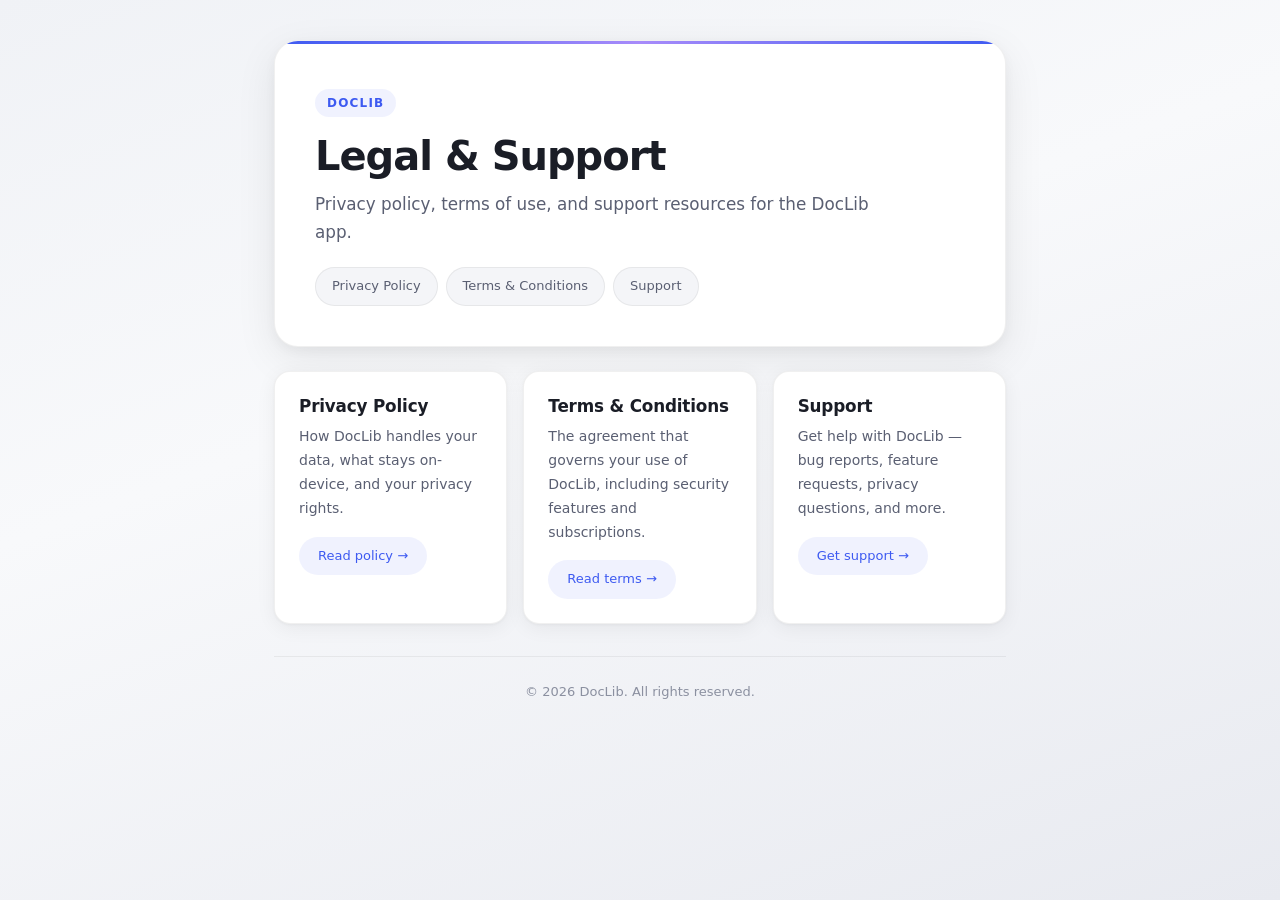
==== index.html @ 24f7d9ce "Initialize root legal site" ====
<!DOCTYPE html>
<html lang="en">

<head>
  <meta charset="utf-8">
  <meta name="viewport" content="width=device-width, initial-scale=1">
  <title>DocLib – Legal &amp; Support</title>
  <meta name="description" content="Privacy policy, terms of use, and support information for DocLib.">
  <link rel="stylesheet" href="styles.css">
</head>

<body>
  <main class="shell">
    <section class="hero">
      <p class="kicker">DocLib</p>
      <h1>Legal &amp; Support</h1>
      <p class="lede">Privacy policy, terms of use, and support resources for the DocLib app.</p>
      <nav class="topnav" aria-label="Primary">
        <a href="privacy.html">Privacy Policy</a>
        <a href="terms.html">Terms &amp; Conditions</a>
        <a href="support.html">Support</a>
      </nav>
    </section>

    <section class="grid" aria-label="Links">
      <article class="card">
        <h2>Privacy Policy</h2>
        <p>How DocLib handles your data, what stays on-device, and your privacy rights.</p>
        <a class="button" href="privacy.html">Read policy →</a>
      </article>

      <article class="card">
        <h2>Terms &amp; Conditions</h2>
        <p>The agreement that governs your use of DocLib, including security features and subscriptions.</p>
        <a class="button" href="terms.html">Read terms →</a>
      </article>

      <article class="card">
        <h2>Support</h2>
        <p>Get help with DocLib — bug reports, feature requests, privacy questions, and more.</p>
        <a class="button" href="support.html">Get support →</a>
      </article>
    </section>

    <p class="footer">© 2026 DocLib. All rights reserved.</p>
  </main>
</body>

</html>
---- styles.css ----
/* ============================================================
   DocLib Legal Site – Design System
   ============================================================ */

/* ---- Tokens ---- */
:root {
  --bg: #f8f9fb;
  --bg-gradient-start: #f0f2f6;
  --bg-gradient-end: #e8eaf0;
  --surface: #ffffff;
  --surface-hover: #f4f5f8;
  --ink: #1a1d26;
  --ink-secondary: #5a5f72;
  --ink-tertiary: #8b90a0;
  --border: rgba(0, 0, 0, 0.06);
  --border-strong: rgba(0, 0, 0, 0.1);
  --accent: #3d5af1;
  --accent-hover: #2c49d8;
  --accent-soft: rgba(61, 90, 241, 0.08);
  --accent-glow: rgba(61, 90, 241, 0.15);
  --max-width: 780px;
  --radius-sm: 10px;
  --radius: 16px;
  --radius-lg: 24px;
  --shadow-sm: 0 1px 3px rgba(0, 0, 0, 0.04), 0 1px 2px rgba(0, 0, 0, 0.03);
  --shadow: 0 4px 20px rgba(0, 0, 0, 0.06), 0 1px 3px rgba(0, 0, 0, 0.04);
  --shadow-lg: 0 12px 40px rgba(0, 0, 0, 0.08), 0 4px 12px rgba(0, 0, 0, 0.04);
  --transition: 0.2s cubic-bezier(0.4, 0, 0.2, 1);
  color-scheme: light dark;
}

/* ---- Dark Mode ---- */
@media (prefers-color-scheme: dark) {
  :root {
    --bg: #0f1117;
    --bg-gradient-start: #13151d;
    --bg-gradient-end: #0d0f15;
    --surface: #1a1d28;
    --surface-hover: #222634;
    --ink: #e8eaf0;
    --ink-secondary: #9da1b2;
    --ink-tertiary: #6b7085;
    --border: rgba(255, 255, 255, 0.06);
    --border-strong: rgba(255, 255, 255, 0.1);
    --accent: #6b8aff;
    --accent-hover: #8ba4ff;
    --accent-soft: rgba(107, 138, 255, 0.1);
    --accent-glow: rgba(107, 138, 255, 0.12);
    --shadow-sm: 0 1px 3px rgba(0, 0, 0, 0.2);
    --shadow: 0 4px 20px rgba(0, 0, 0, 0.3), 0 1px 3px rgba(0, 0, 0, 0.2);
    --shadow-lg: 0 12px 40px rgba(0, 0, 0, 0.35), 0 4px 12px rgba(0, 0, 0, 0.25);
  }
}

/* ---- Reset / Base ---- */
*,
*::before,
*::after {
  box-sizing: border-box;
  margin: 0;
  padding: 0;
}

html {
  font-family: "Avenir Next", Avenir, "Segoe UI", system-ui, sans-serif;
  font-size: 16px;
  line-height: 1.6;
  color: var(--ink);
  background: linear-gradient(160deg, var(--bg-gradient-start) 0%, var(--bg) 40%, var(--bg-gradient-end) 100%);
  min-height: 100vh;
  -webkit-font-smoothing: antialiased;
  -moz-osx-font-smoothing: grayscale;
}

body {
  margin: 0;
}

/* ---- Links ---- */
a {
  color: var(--accent);
  text-decoration: none;
  transition: color var(--transition);
}

a:hover {
  color: var(--accent-hover);
}

/* ---- Layout Shell ---- */
.shell {
  max-width: var(--max-width);
  margin: 0 auto;
  padding: 40px 24px 80px;
}

/* ---- Hero (Index page) ---- */
.hero {
  background: var(--surface);
  border: 1px solid var(--border);
  border-radius: var(--radius-lg);
  padding: 48px 40px 40px;
  box-shadow: var(--shadow-lg);
  position: relative;
  overflow: hidden;
}

.hero::before {
  content: '';
  position: absolute;
  top: 0;
  left: 0;
  right: 0;
  height: 3px;
  background: linear-gradient(90deg, var(--accent), #a78bfa, var(--accent));
  border-radius: var(--radius-lg) var(--radius-lg) 0 0;
}

/* ---- Page (Privacy / Terms / Support) ---- */
.page {
  background: var(--surface);
  border: 1px solid var(--border);
  border-radius: var(--radius-lg);
  padding: 48px 40px 44px;
  box-shadow: var(--shadow-lg);
  position: relative;
  overflow: hidden;
}

.page::before {
  content: '';
  position: absolute;
  top: 0;
  left: 0;
  right: 0;
  height: 3px;
  background: linear-gradient(90deg, var(--accent), #a78bfa, var(--accent));
  border-radius: var(--radius-lg) var(--radius-lg) 0 0;
}

/* ---- Kicker (Brand tag above title) ---- */
.kicker {
  display: inline-block;
  font-size: 0.75rem;
  font-weight: 600;
  letter-spacing: 0.1em;
  text-transform: uppercase;
  color: var(--accent);
  background: var(--accent-soft);
  padding: 4px 12px;
  border-radius: 999px;
  margin-bottom: 16px;
}

/* ---- Typography ---- */
h1 {
  font-size: clamp(1.75rem, 4vw, 2.5rem);
  font-weight: 700;
  letter-spacing: -0.025em;
  line-height: 1.15;
  margin-bottom: 12px;
  color: var(--ink);
}

h2 {
  font-size: 1.15rem;
  font-weight: 600;
  letter-spacing: -0.01em;
  line-height: 1.3;
  margin-bottom: 10px;
  color: var(--ink);
}

p,
li {
  color: var(--ink-secondary);
  line-height: 1.7;
  font-size: 0.938rem;
}

.lede {
  font-size: 1.05rem;
  color: var(--ink-secondary);
  line-height: 1.65;
  max-width: 560px;
}

.meta {
  font-size: 0.813rem;
  font-weight: 500;
  color: var(--ink-tertiary);
  margin-bottom: 4px;
}

.muted {
  color: var(--ink-tertiary);
  font-size: 0.875rem;
}

/* ---- Navigation Pills ---- */
.topnav {
  display: flex;
  flex-wrap: wrap;
  gap: 8px;
  margin-top: 20px;
}

.topnav a {
  display: inline-flex;
  align-items: center;
  padding: 8px 16px;
  font-size: 0.813rem;
  font-weight: 500;
  color: var(--ink-secondary);
  background: var(--surface-hover);
  border: 1px solid var(--border);
  border-radius: 999px;
  text-decoration: none;
  transition: all var(--transition);
}

.topnav a:hover {
  color: var(--accent);
  background: var(--accent-soft);
  border-color: var(--accent-glow);
  transform: translateY(-1px);
  box-shadow: var(--shadow-sm);
}

/* ---- Card Grid (Index page) ---- */
.grid {
  display: grid;
  grid-template-columns: repeat(auto-fit, minmax(220px, 1fr));
  gap: 16px;
  margin-top: 24px;
}

.card {
  background: var(--surface);
  border: 1px solid var(--border);
  border-radius: var(--radius);
  padding: 24px;
  box-shadow: var(--shadow);
  transition: all var(--transition);
  position: relative;
}

.card:hover {
  transform: translateY(-3px);
  box-shadow: var(--shadow-lg);
  border-color: var(--border-strong);
}

.card h2 {
  font-size: 1.05rem;
  margin-bottom: 8px;
}

.card p {
  font-size: 0.875rem;
  margin-bottom: 16px;
}

.card a.button,
.button-link {
  display: inline-flex;
  align-items: center;
  gap: 6px;
  padding: 8px 18px;
  font-size: 0.813rem;
  font-weight: 500;
  color: var(--accent);
  background: var(--accent-soft);
  border: 1px solid transparent;
  border-radius: 999px;
  text-decoration: none;
  transition: all var(--transition);
}

.card a.button:hover,
.button-link:hover {
  background: var(--accent);
  color: #fff;
  transform: translateY(-1px);
  box-shadow: 0 4px 12px var(--accent-glow);
}

/* ---- Legal Sections ---- */
.section {
  padding-top: 24px;
  margin-top: 24px;
  border-top: 1px solid var(--border);
}

.section:first-of-type {
  border-top: 0;
  padding-top: 8px;
  margin-top: 8px;
}

.section ul {
  padding-left: 20px;
  margin-top: 8px;
}

.section li {
  margin-bottom: 6px;
}

.section li::marker {
  color: var(--ink-tertiary);
}

/* ---- Contact Card (Support page) ---- */
.contact-card {
  display: flex;
  align-items: center;
  gap: 16px;
  padding: 20px 24px;
  background: var(--accent-soft);
  border: 1px solid var(--accent-glow);
  border-radius: var(--radius);
  margin-top: 8px;
  transition: all var(--transition);
}

.contact-card:hover {
  box-shadow: 0 4px 16px var(--accent-glow);
}

.contact-icon {
  display: flex;
  align-items: center;
  justify-content: center;
  width: 44px;
  height: 44px;
  background: var(--accent);
  border-radius: 12px;
  flex-shrink: 0;
}

.contact-icon svg {
  width: 22px;
  height: 22px;
  fill: #fff;
}

.contact-details {
  flex: 1;
  min-width: 0;
}

.contact-details a {
  font-size: 1rem;
  font-weight: 600;
  color: var(--accent);
  word-break: break-all;
}

.contact-details .muted {
  margin-top: 2px;
  font-size: 0.813rem;
}

/* ---- Footer ---- */
.footer {
  margin-top: 32px;
  padding-top: 24px;
  text-align: center;
  color: var(--ink-tertiary);
  font-size: 0.813rem;
  border-top: 1px solid var(--border);
}

/* ---- Notice (callout) ---- */
.notice {
  padding: 16px 20px;
  background: var(--accent-soft);
  border-left: 3px solid var(--accent);
  border-radius: 0 var(--radius-sm) var(--radius-sm) 0;
}

/* ---- Mono (code/tech terms) ---- */
.mono {
  font-family: 'SF Mono', 'Fira Code', 'Cascadia Code', 'Consolas', monospace;
  font-size: 0.875em;
  background: var(--accent-soft);
  padding: 1px 6px;
  border-radius: 4px;
}

/* ---- Responsive ---- */
@media (max-width: 640px) {
  .shell {
    padding: 24px 16px 56px;
  }

  .hero,
  .page {
    padding: 32px 20px 28px;
    border-radius: var(--radius);
  }

  .card {
    padding: 20px;
  }

  h1 {
    font-size: 1.6rem;
  }

  .contact-card {
    flex-direction: column;
    align-items: flex-start;
    gap: 12px;
  }
}

/* ---- Smooth scroll ---- */
@media (prefers-reduced-motion: no-preference) {
  html {
    scroll-behavior: smooth;
  }
}
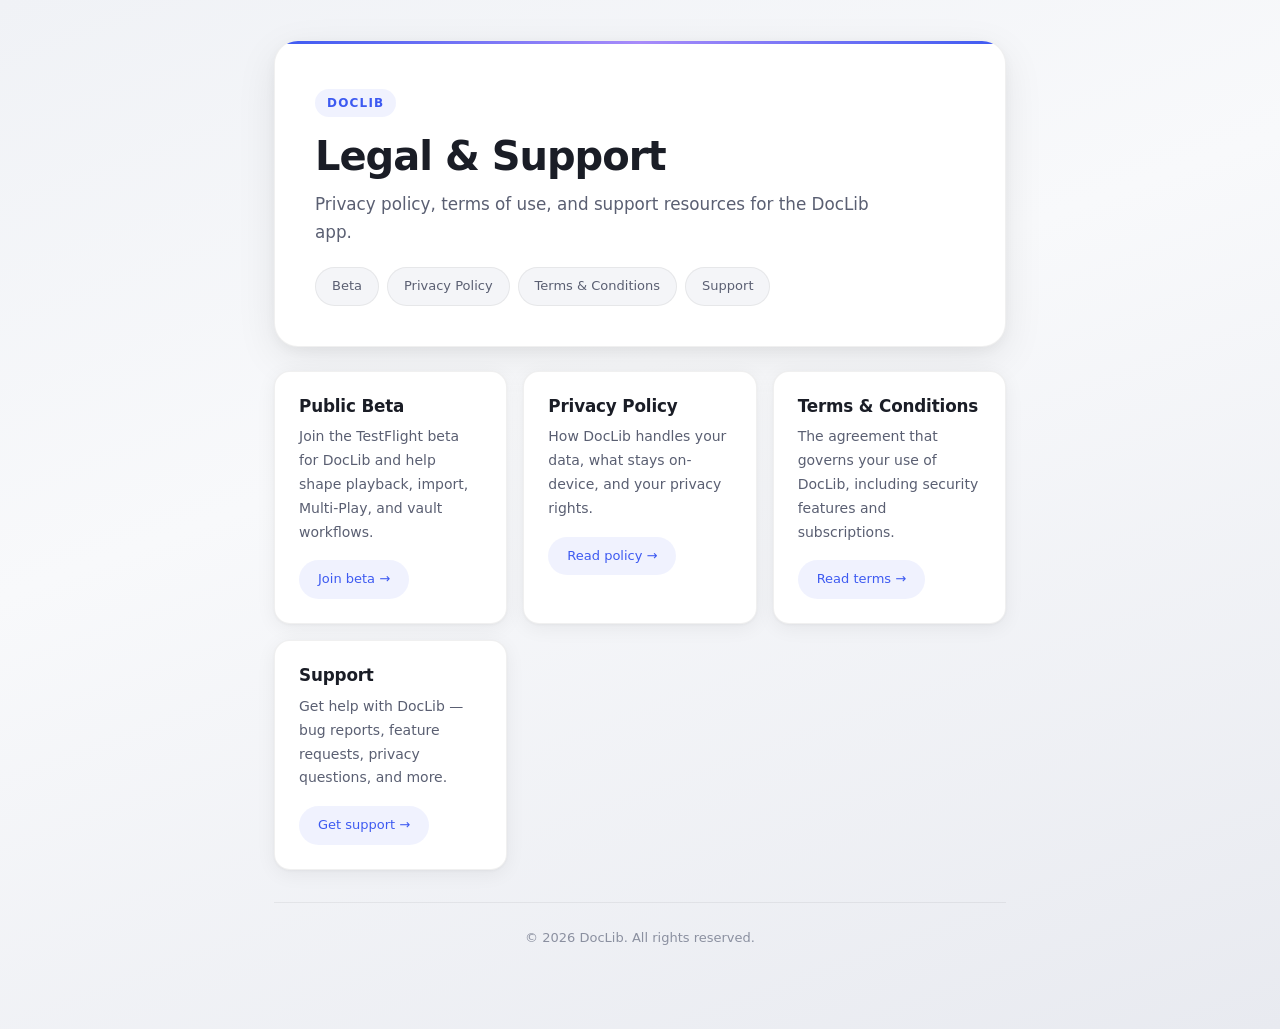
==== commit ef46a0fc: "Add public beta page" ====
--- a/index.html
+++ b/index.html
@@ -16,6 +16,7 @@
       <h1>Legal &amp; Support</h1>
       <p class="lede">Privacy policy, terms of use, and support resources for the DocLib app.</p>
       <nav class="topnav" aria-label="Primary">
+        <a href="beta.html">Beta</a>
         <a href="privacy.html">Privacy Policy</a>
         <a href="terms.html">Terms &amp; Conditions</a>
         <a href="support.html">Support</a>
@@ -23,6 +24,12 @@
     </section>
 
     <section class="grid" aria-label="Links">
+      <article class="card">
+        <h2>Public Beta</h2>
+        <p>Join the TestFlight beta for DocLib and help shape playback, import, Multi-Play, and vault workflows.</p>
+        <a class="button" href="beta.html">Join beta →</a>
+      </article>
+
       <article class="card">
         <h2>Privacy Policy</h2>
         <p>How DocLib handles your data, what stays on-device, and your privacy rights.</p>
@@ -46,4 +53,4 @@
   </main>
 </body>
 
-</html>+</html>
--- a/styles.css
+++ b/styles.css
@@ -285,6 +285,17 @@
   box-shadow: 0 4px 12px var(--accent-glow);
 }
 
+.button-link-primary {
+  background: var(--accent);
+  color: #fff;
+  box-shadow: 0 4px 12px var(--accent-glow);
+}
+
+.button-link-primary:hover {
+  background: var(--accent-hover);
+  color: #fff;
+}
+
 /* ---- Legal Sections ---- */
 .section {
   padding-top: 24px;
@@ -380,6 +391,17 @@
   border-radius: 0 var(--radius-sm) var(--radius-sm) 0;
 }
 
+.beta-actions {
+  display: flex;
+  flex-wrap: wrap;
+  gap: 12px;
+  margin-top: 18px;
+}
+
+.beta-footnote {
+  margin-top: 14px;
+}
+
 /* ---- Mono (code/tech terms) ---- */
 .mono {
   font-family: 'SF Mono', 'Fira Code', 'Cascadia Code', 'Consolas', monospace;
@@ -414,6 +436,11 @@
     align-items: flex-start;
     gap: 12px;
   }
+
+  .beta-actions {
+    flex-direction: column;
+    align-items: flex-start;
+  }
 }
 
 /* ---- Smooth scroll ---- */
